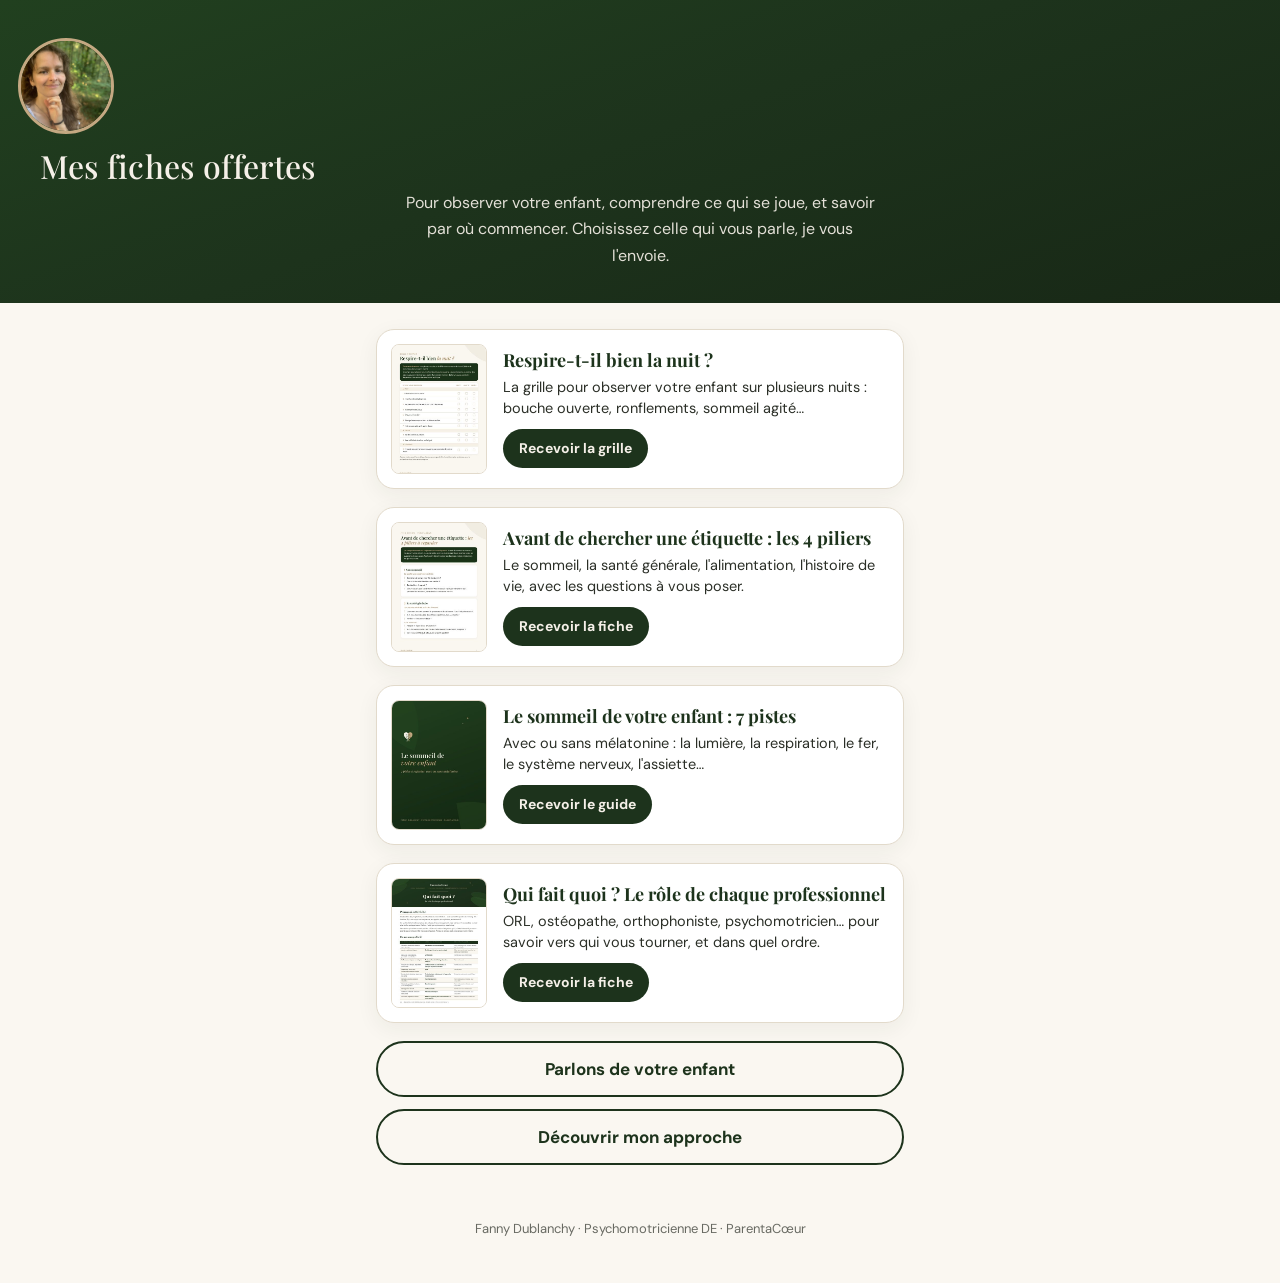
==== fiches.html @ 7737121f "Cadrage photo page fiches Co-Authored-By: Claude Opus 5.5 <noreply@anthropic.com>" ====
<!doctype html>
<html lang="fr">
<head>
<meta charset="utf-8">
<meta name="viewport" content="width=device-width, initial-scale=1">
<title>Mes fiches offertes · ParentaCœur</title>
<meta name="description" content="Les fiches offertes de Fanny Dublanchy, psychomotricienne : observer le sommeil et la respiration de votre enfant, les 4 piliers à regarder, savoir vers qui vous tourner.">
<link rel="icon" type="image/png" href="assets/favicon.png">
<link rel="preconnect" href="https://fonts.googleapis.com">
<link rel="preconnect" href="https://fonts.gstatic.com" crossorigin>
<link rel="stylesheet" href="https://fonts.googleapis.com/css2?family=DM+Sans:wght@400;500;700&family=Playfair+Display:ital,wght@0,500;0,600;1,500&display=swap">
<link rel="stylesheet" href="style.css">
<style>
  .haut-fiches { background: linear-gradient(160deg, #21401f 0%, var(--vert) 48%, var(--vert-fonce) 100%); color: var(--creme); text-align: center; padding: 38px 18px 34px; }
  .haut-fiches img { width: 96px; height: 96px; border-radius: 50%; object-fit: cover; object-position: 30% 28%; border: 3px solid var(--or); }
  .haut-fiches h1 { font-family: var(--serif); font-weight: 500; font-size: 32px; margin: 14px 0 6px; color: var(--creme); }
  .haut-fiches p { margin: 0 auto; max-width: 480px; opacity: .92; font-size: 16px; }
  .liste-fiches { max-width: 560px; margin: 0 auto; padding: 26px 16px 10px; display: grid; gap: 18px; }
  .fiche { display: grid; grid-template-columns: 96px minmax(0,1fr); gap: 16px; align-items: center; background: #fff; border: 1px solid var(--ligne); border-radius: 18px; padding: 14px; text-decoration: none; color: inherit; box-shadow: 0 6px 22px rgba(29,51,28,.06); }
  .fiche img { width: 96px; height: 130px; object-fit: cover; object-position: top; border-radius: 8px; border: 1px solid var(--ligne); }
  .fiche > div { min-width: 0; }
  .fiche h2 { font-size: 18px; overflow-wrap: anywhere; margin: 0 0 6px; }
  .fiche p { font-size: 14.5px; margin: 0 0 10px; line-height: 1.45; }
  .fiche .cta { display: inline-block; background: var(--vert); color: var(--creme); border-radius: 999px; padding: 8px 16px; font-size: 14px; font-weight: 700; }
  .autres { max-width: 560px; margin: 0 auto; padding: 8px 16px 40px; display: grid; gap: 12px; text-align: center; }
  .autres a { display: block; border: 2px solid var(--vert); color: var(--vert); border-radius: 999px; padding: 12px 16px; text-decoration: none; font-weight: 700; }
  .petit { text-align: center; font-size: 13px; opacity: .7; padding: 0 16px 30px; }
</style>
</head>
<body>

<header class="haut-fiches">
  <img src="assets/fanny.jpg" alt="Fanny Dublanchy">
  <h1>Mes fiches offertes</h1>
  <p>Pour observer votre enfant, comprendre ce qui se joue, et savoir par où commencer. Choisissez celle qui vous parle, je vous l'envoie.</p>
</header>

<main class="liste-fiches">
  <a class="fiche" href="https://30d179c1.sibforms.com/serve/[base64]" target="_blank" rel="noopener">
    <img src="assets/fiches/respire.jpg" alt="Aperçu de la grille Respire-t-il bien la nuit">
    <div>
      <h2>Respire-t-il bien la nuit ?</h2>
      <p>La grille pour observer votre enfant sur plusieurs nuits : bouche ouverte, ronflements, sommeil agité…</p>
      <span class="cta">Recevoir la grille</span>
    </div>
  </a>
  <a class="fiche" href="https://tally.so/r/o9D9YP" target="_blank" rel="noopener">
    <img src="assets/fiches/piliers.jpg" alt="Aperçu de la fiche Les 4 piliers">
    <div>
      <h2>Avant de chercher une étiquette : les 4 piliers</h2>
      <p>Le sommeil, la santé générale, l'alimentation, l'histoire de vie, avec les questions à vous poser.</p>
      <span class="cta">Recevoir la fiche</span>
    </div>
  </a>
  <a class="fiche" href="https://tally.so/r/6DLlNB" target="_blank" rel="noopener">
    <img src="assets/fiches/sommeil.jpg" alt="Aperçu du guide Le sommeil de votre enfant">
    <div>
      <h2>Le sommeil de votre enfant : 7 pistes</h2>
      <p>Avec ou sans mélatonine : la lumière, la respiration, le fer, le système nerveux, l'assiette…</p>
      <span class="cta">Recevoir le guide</span>
    </div>
  </a>
  <a class="fiche" href="https://30d179c1.sibforms.com/serve/[base64]" target="_blank" rel="noopener">
    <img src="assets/fiches/quifaitquoi.jpg" alt="Aperçu de la fiche Qui fait quoi">
    <div>
      <h2>Qui fait quoi ? Le rôle de chaque professionnel</h2>
      <p>ORL, ostéopathe, orthophoniste, psychomotricien… pour savoir vers qui vous tourner, et dans quel ordre.</p>
      <span class="cta">Recevoir la fiche</span>
    </div>
  </a>
</main>

<div class="autres">
  <a href="https://tally.so/r/Zje2yz" target="_blank" rel="noopener">Parlons de votre enfant</a>
  <a href="index.html">Découvrir mon approche</a>
</div>

<p class="petit">Fanny Dublanchy · Psychomotricienne DE · ParentaCœur</p>

</body>
</html>
---- style.css ----
/* Parentacoeur — habillage repris de la bannière : vert forêt, crème, or */
:root {
  --vert: #1d331c;
  --vert-fonce: #182816;
  --feuille: #2a4b25;
  --creme: #f5f0e8;
  --fond: #faf7f1;
  --or: #c4a882;
  --or-fonce: #8f7145;
  --texte: #2b2f27;
  --texte-doux: #5b5f55;
  --ligne: #e2dacb;
  --serif: "Playfair Display", Georgia, "Times New Roman", serif;
  --sans: "DM Sans", -apple-system, BlinkMacSystemFont, "Segoe UI", Roboto, Helvetica, Arial, sans-serif;
  --indigo: #3D3B8E;
  --ombre: 0 6px 24px rgba(29, 51, 28, .08);
}
* { box-sizing: border-box; }
html { scroll-behavior: smooth; }
body { margin: 0; font-family: var(--sans); color: var(--texte); background: var(--fond); font-size: 17px; line-height: 1.65; }
img { max-width: 100%; display: block; }
a { color: var(--vert); }
.contenu { max-width: 1040px; margin: 0 auto; padding: 0 22px; }
.etroit { max-width: 760px; }

/* Barre du haut */
.barre { position: sticky; top: 0; z-index: 10; background: var(--vert); color: var(--creme); border-bottom: 1px solid #2e4a2c; }
.barre .contenu { display: flex; align-items: center; justify-content: space-between; gap: 16px; min-height: 64px; }
.marque { display: flex; align-items: center; gap: 10px; text-decoration: none; color: var(--creme); font-family: var(--serif); font-weight: bold; font-size: 21px; letter-spacing: .04em; }
.marque svg { width: 34px; height: 34px; flex: none; }
.menu { display: flex; align-items: center; gap: 18px; flex-wrap: nowrap; white-space: nowrap; }
.menu a { color: var(--creme); text-decoration: none; font-size: 15px; opacity: .9; }
.menu a:hover { opacity: 1; text-decoration: underline; text-underline-offset: 4px; }
.menu a.bouton-or { opacity: 1; text-decoration: none; }

/* Boutons */
.bouton { display: inline-block; padding: 15px 28px; border-radius: 999px; text-decoration: none; font-weight: 600; font-size: 17px; line-height: 1.2; border: 1.5px solid transparent; transition: transform .15s ease, background .15s ease; }
.bouton:hover { transform: translateY(-1px); }
.bouton-or { background: var(--or); color: var(--vert-fonce); }
.bouton-or:hover { background: #d2b892; }
.bouton-vert { background: var(--vert); color: var(--creme); }
.bouton-vert:hover { background: #264324; }
.bouton-contour { border-color: var(--or); color: var(--creme); }
.bouton-contour-vert { border-color: var(--vert); color: var(--vert); }
.petit { padding: 10px 18px; font-size: 15px; }

/* Accueil */
.accueil { position: relative; overflow: hidden; color: var(--creme); text-align: center; padding: 84px 0 92px;
  background: linear-gradient(160deg, #21401f 0%, var(--vert) 48%, var(--vert-fonce) 100%); }
.accueil .feuille { position: absolute; background: var(--feuille); border-radius: 50%; opacity: .6; }
.accueil .f1 { width: 520px; height: 180px; left: -190px; top: -50px; transform: rotate(-16deg); }
.accueil .f2 { width: 400px; height: 140px; left: -140px; top: 110px; transform: rotate(-30deg); opacity: .35; }
.accueil .f3 { width: 520px; height: 170px; right: -200px; bottom: -30px; transform: rotate(22deg); }
.accueil .f4 { width: 380px; height: 130px; right: -120px; bottom: 120px; transform: rotate(12deg); opacity: .35; }
.accueil .contenu { position: relative; }
.surtitre { font-size: 13.5px; letter-spacing: .26em; text-transform: uppercase; color: var(--or); margin: 0 0 22px; }
h1 { font-family: var(--serif); font-size: clamp(34px, 5.4vw, 56px); line-height: 1.12; margin: 0 auto 20px; max-width: 16ch; letter-spacing: .01em; }
.accroche { font-family: var(--serif); font-size: clamp(18px, 2.3vw, 22px); line-height: 1.5; max-width: 34ch; margin: 0 auto 12px; }
.sous-accroche { max-width: 52ch; margin: 0 auto 34px; opacity: .88; }
.actions { display: flex; gap: 14px; justify-content: center; flex-wrap: wrap; }

/* Sections */
section { padding: 76px 0; }
.clair { background: #fff; }
h2 { font-family: var(--serif); color: var(--vert); font-size: clamp(27px, 3.6vw, 36px); line-height: 1.2; margin: 0 0 12px; }
.filet { width: 64px; border-top: 2px solid var(--or); margin: 0 0 26px; }
.centre { text-align: center; }
.centre .filet { margin-left: auto; margin-right: auto; }
.chapeau { font-family: var(--serif); font-size: 19.5px; line-height: 1.6; color: var(--texte); }
.label { font-size: 13px; letter-spacing: .24em; text-transform: uppercase; color: var(--or-fonce); margin: 0 0 10px; }

/* Vous vous reconnaissez */
.reconnaitre { list-style: none; padding: 0; margin: 26px 0 0; display: grid; gap: 12px; }
.reconnaitre li { background: var(--fond); border-left: 3px solid var(--or); padding: 14px 18px; font-family: var(--serif); font-style: italic; color: var(--vert); }

/* Piliers */
.piliers { display: grid; grid-template-columns: repeat(3, 1fr); gap: 16px; margin-top: 30px; }
@media (max-width: 820px) { .piliers { grid-template-columns: repeat(2, 1fr); } }
@media (max-width: 520px) { .piliers { grid-template-columns: 1fr; } }
.pilier { background: #fff; border: 1px solid var(--ligne); border-radius: 16px; padding: 24px 22px; box-shadow: var(--ombre); }
.pilier h3 { font-family: var(--serif); color: var(--vert); font-size: 20px; margin: 0 0 6px; }
.pilier p { margin: 0; font-size: 17px; color: var(--texte-doux); line-height: 1.55; }
.citation { margin: 44px auto 0; max-width: 30ch; text-align: center; font-family: var(--serif); font-size: clamp(22px, 3vw, 28px); line-height: 1.35; color: var(--vert); }
.citation span { display: block; color: var(--or-fonce); }

/* Consultation */
.offre { display: grid; grid-template-columns: 1.15fr .85fr; gap: 34px; align-items: start; margin-top: 30px; }
.etapes { list-style: none; padding: 0; margin: 0; counter-reset: etape; display: grid; gap: 18px; }
.etapes li { counter-increment: etape; position: relative; padding-left: 54px; }
.etapes li::before { content: counter(etape); position: absolute; left: 0; top: 0; width: 38px; height: 38px; border-radius: 50%; background: var(--vert); color: var(--creme); font-family: var(--serif); font-weight: bold; display: grid; place-items: center; }
.etapes strong { color: var(--vert); display: block; }
.carte-offre { background: var(--vert); color: var(--creme); border-radius: 18px; padding: 30px 28px; }
.carte-offre .label { color: var(--or); }
.prix { font-family: var(--serif); font-size: 46px; line-height: 1; margin: 4px 0 18px; }
.prix small { font-size: 16px; opacity: .8; font-family: var(--sans); }
.carte-offre ul { list-style: none; padding: 0; margin: 0 0 24px; display: grid; gap: 9px; font-size: 17px; }
.carte-offre li { padding-left: 24px; position: relative; }
.carte-offre li::before { content: "→"; position: absolute; left: 0; color: var(--or); }
.carte-offre .bouton { display: block; text-align: center; }
.carte-offre .lien-doux { display: block; text-align: center; margin-top: 14px; color: var(--creme); font-size: 16px; }

/* Rendez-vous gratuit */
.rdv { background: var(--vert); color: var(--creme); }
.rdv h2 { color: var(--creme); }
.rdv .encart { display: grid; grid-template-columns: auto 1fr; gap: 30px; align-items: center; }
.date { border: 1.5px solid var(--or); border-radius: 16px; padding: 18px 26px; text-align: center; font-family: var(--serif); }
.date .jour { font-size: 54px; line-height: 1; }
.date .mois { letter-spacing: .2em; text-transform: uppercase; font-size: 13px; color: var(--or); font-family: var(--sans); }
.date .heure { margin-top: 8px; font-size: 17px; }
.rdv p { opacity: .92; }

/* Ressources */
.ressources { display: grid; grid-template-columns: repeat(auto-fit, minmax(270px, 1fr)); gap: 18px; margin-top: 30px; }
.ressource { background: #fff; border: 1px solid var(--ligne); border-radius: 18px; padding: 28px 26px; display: flex; flex-direction: column; box-shadow: var(--ombre); }
.ressource h3 { font-family: var(--serif); color: var(--vert); font-size: 21px; line-height: 1.3; margin: 0 0 8px; }
.ressource p { margin: 0 0 20px; font-size: 17px; color: var(--texte-doux); flex: 1; }
.etiquette { align-self: flex-start; font-size: 12.5px; letter-spacing: .18em; text-transform: uppercase; padding: 4px 10px; border-radius: 999px; margin-bottom: 14px; }
.offert { background: #e9efe4; color: var(--vert); }
.payant { background: #f3e9d8; color: var(--or-fonce); }

/* À propos */
.apropos { display: grid; grid-template-columns: 320px 1fr; gap: 42px; align-items: start; }
.apropos img { border-radius: 18px; aspect-ratio: 4 / 5; object-fit: cover; object-position: 30% 20%; width: 100%; height: auto; }
.signature { font-family: var(--serif); font-style: italic; color: var(--vert); font-size: 19px; margin-top: 18px; }

/* Pied de page */
footer { background: var(--vert-fonce); color: var(--creme); padding: 48px 0 36px; font-size: 16px; }
footer a { color: var(--creme); }
.pied { display: flex; justify-content: space-between; gap: 24px; flex-wrap: wrap; align-items: flex-start; }
.pied .marque { font-size: 19px; }
.pied nav { display: flex; gap: 18px; flex-wrap: wrap; }
.mention { margin-top: 26px; padding-top: 18px; border-top: 1px solid #2c4329; font-size: 14.5px; opacity: .75; max-width: 80ch; }

/* Page mentions légales */
.page { padding: 60px 0 80px; }
.page h1 { color: var(--vert); margin: 0 0 14px; max-width: none; font-size: clamp(30px, 4.5vw, 42px); }
.page h2 { font-size: 23px; margin-top: 36px; }
.a-completer { background: #fff3cd; padding: 1px 6px; border-radius: 4px; }

@media (max-width: 820px) {
  .menu a:not(.bouton) { display: none; }
  section { padding: 56px 0; }
  .accueil { padding: 62px 0 70px; }
  .offre, .apropos, .rdv .encart { grid-template-columns: 1fr; }
  .apropos img { max-width: 300px; }
  .date { justify-self: start; }
}

.bientot { opacity: .55; cursor: default; text-align: center; }
.bientot:hover { transform: none; }

/* Refonte nov. 2026 : photo d'accueil, cartes, contact */
.accueil-grille { display: grid; grid-template-columns: 1.1fr .9fr; gap: 48px; align-items: center; text-align: left; }
.accueil-grille h1, .accueil-grille .accroche, .accueil-grille .sous-accroche { margin-left: 0; }
.accueil-grille .actions { justify-content: flex-start; }
.accueil-photo { width: 100%; height: auto; max-width: 420px; justify-self: end; aspect-ratio: 4 / 5; object-fit: cover; object-position: 50% 40%; border-radius: 28px; box-shadow: 0 18px 50px rgba(0, 0, 0, .35); }
.teinte { background: linear-gradient(180deg, #f3eee3 0%, #e9efe4 100%); }
.cartes { display: grid; grid-template-columns: repeat(3, 1fr); gap: 20px; margin-top: 34px; }
.carte { background: #fff; border-radius: 20px; padding: 30px 26px; text-decoration: none; color: var(--texte); box-shadow: var(--ombre); display: flex; flex-direction: column; transition: transform .15s ease; }
.carte:hover { transform: translateY(-3px); }
.carte h3 { font-family: var(--serif); color: var(--vert); font-size: 22px; line-height: 1.3; margin: 14px 0 8px; }
.carte p { margin: 0 0 18px; flex: 1; }
.carte-lien { color: var(--or-fonce); font-weight: 600; }
.icone { width: 46px; height: 46px; fill: none; stroke: var(--indigo); stroke-width: 2.2; stroke-linecap: round; stroke-linejoin: round; }
.grand { font-size: 19px; padding: 18px 34px; margin-top: 8px; }
.contacts { display: flex; gap: 12px; justify-content: center; flex-wrap: wrap; margin-top: 22px; }
@media (max-width: 820px) {
  .accueil-grille { grid-template-columns: 1fr; gap: 34px; text-align: center; }
  .accueil-grille h1, .accueil-grille .accroche, .accueil-grille .sous-accroche { margin-left: auto; }
  .accueil-grille .actions { justify-content: center; }
  .accueil-photo { justify-self: center; max-width: 340px; }
  .cartes { grid-template-columns: 1fr; }
  .bouton { padding: 16px 26px; }
}
@media (max-width: 520px) {
  .barre .contenu { gap: 10px; }
  .marque { font-size: 18px; }
  .marque svg { width: 28px; height: 28px; }
  .menu .petit { padding: 9px 14px; font-size: 14px; }
  .accueil-texte, .accueil-photo { min-width: 0; }
  .surtitre { letter-spacing: .14em; }
}

/* Consultation Boussole */
.boussole { display: grid; grid-template-columns: 1fr auto; gap: 30px; align-items: center; margin-top: 34px; padding: 30px 32px; border-radius: 20px; background: linear-gradient(180deg, #f3eee3 0%, #e9efe4 100%); box-shadow: var(--ombre); }
.boussole h3 { font-family: var(--serif); color: var(--vert); font-size: 24px; margin: 0 0 10px; }
.boussole p { margin: 0 0 10px; }
.boussole-note { font-size: 16px; color: var(--texte-doux); }
.boussole-prix { text-align: center; }
.boussole-prix .prix { color: var(--vert); margin: 0 0 4px; }
.boussole-prix p { margin: 0 0 16px; color: var(--texte-doux); }
@media (max-width: 820px) { .boussole { grid-template-columns: 1fr; padding: 26px 22px; } .boussole-prix { text-align: left; } }
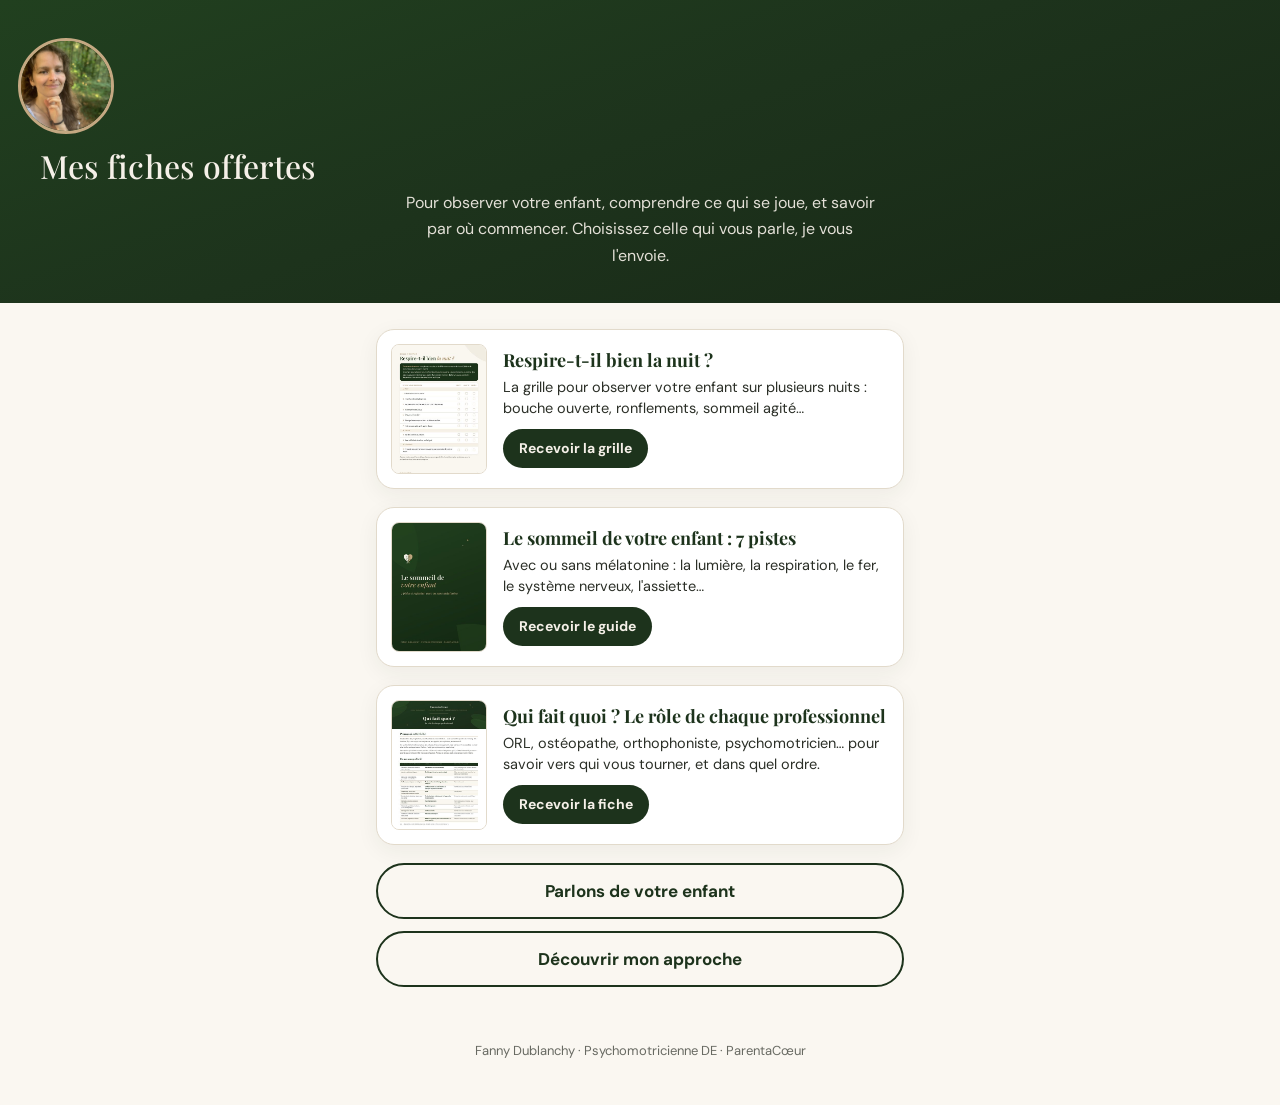
==== commit 84f2ec38: "Retrait de la fiche 4 piliers Co-Authored-By: Claude Opus 5.5 <noreply@anthropic.com>" ====
--- a/fiches.html
+++ b/fiches.html
@@ -44,14 +44,6 @@
       <span class="cta">Recevoir la grille</span>
     </div>
   </a>
-  <a class="fiche" href="https://tally.so/r/o9D9YP" target="_blank" rel="noopener">
-    <img src="assets/fiches/piliers.jpg" alt="Aperçu de la fiche Les 4 piliers">
-    <div>
-      <h2>Avant de chercher une étiquette : les 4 piliers</h2>
-      <p>Le sommeil, la santé générale, l'alimentation, l'histoire de vie, avec les questions à vous poser.</p>
-      <span class="cta">Recevoir la fiche</span>
-    </div>
-  </a>
   <a class="fiche" href="https://tally.so/r/6DLlNB" target="_blank" rel="noopener">
     <img src="assets/fiches/sommeil.jpg" alt="Aperçu du guide Le sommeil de votre enfant">
     <div>
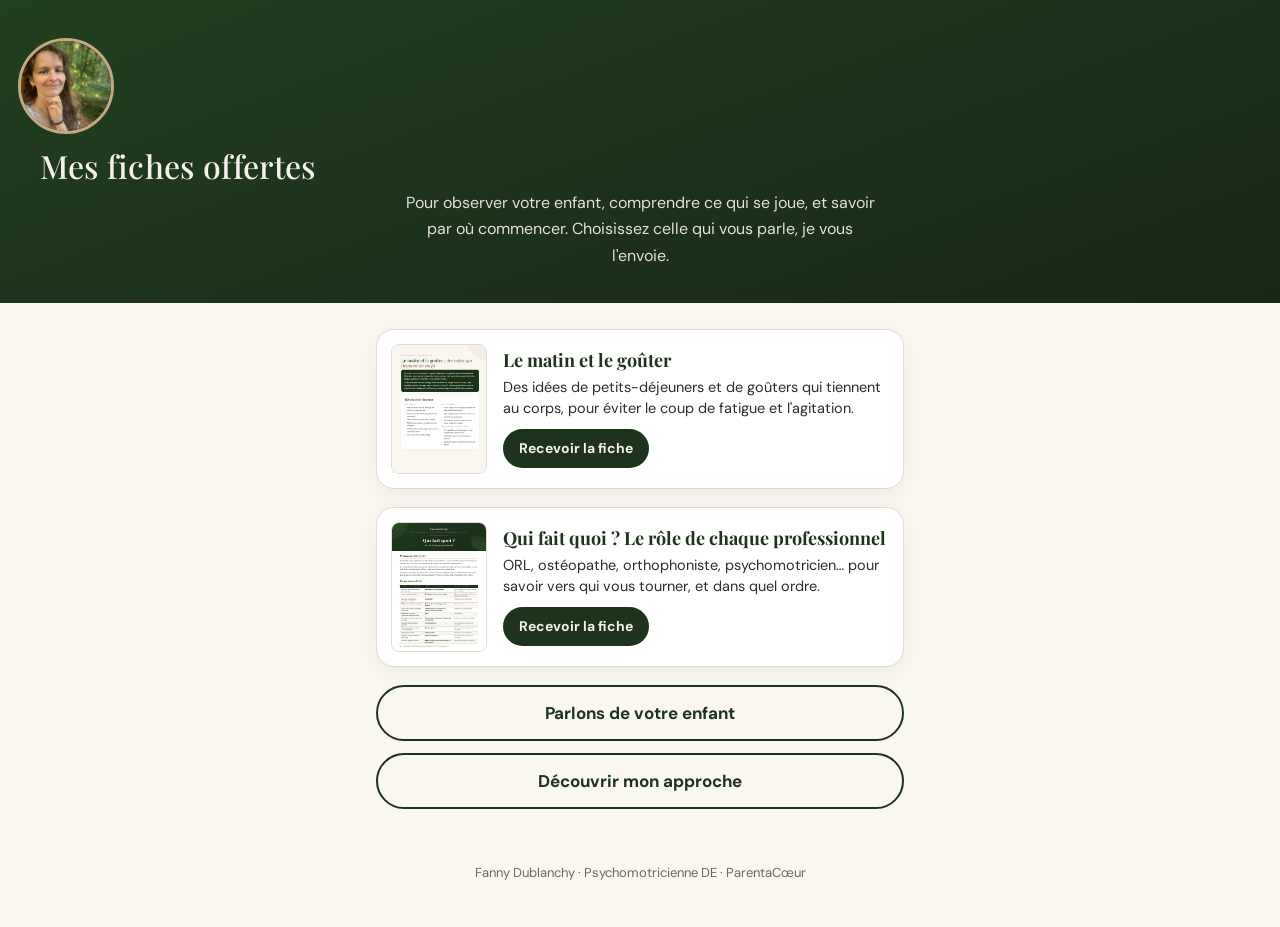
==== commit 40629697: "Fiches offertes : Le matin et le goûter + Qui fait quoi uniquement Co-Authored-By: Claude Opus 5.5 <" ====
--- a/fiches.html
+++ b/fiches.html
@@ -4,7 +4,7 @@
 <meta charset="utf-8">
 <meta name="viewport" content="width=device-width, initial-scale=1">
 <title>Mes fiches offertes · ParentaCœur</title>
-<meta name="description" content="Les fiches offertes de Fanny Dublanchy, psychomotricienne : observer le sommeil et la respiration de votre enfant, les 4 piliers à regarder, savoir vers qui vous tourner.">
+<meta name="description" content="Les fiches offertes de Fanny Dublanchy, psychomotricienne : des repas qui tiennent au corps, savoir vers quel professionnel vous tourner.">
 <link rel="icon" type="image/png" href="assets/favicon.png">
 <link rel="preconnect" href="https://fonts.googleapis.com">
 <link rel="preconnect" href="https://fonts.gstatic.com" crossorigin>
@@ -36,20 +36,12 @@
 </header>
 
 <main class="liste-fiches">
-  <a class="fiche" href="https://30d179c1.sibforms.com/serve/[base64]" target="_blank" rel="noopener">
-    <img src="assets/fiches/respire.jpg" alt="Aperçu de la grille Respire-t-il bien la nuit">
+  <a class="fiche" href="https://30d179c1.sibforms.com/serve/[base64]" target="_blank" rel="noopener">
+    <img src="assets/fiches/matin.jpg" alt="Aperçu de la fiche Le matin et le goûter">
     <div>
-      <h2>Respire-t-il bien la nuit ?</h2>
-      <p>La grille pour observer votre enfant sur plusieurs nuits : bouche ouverte, ronflements, sommeil agité…</p>
-      <span class="cta">Recevoir la grille</span>
-    </div>
-  </a>
-  <a class="fiche" href="https://tally.so/r/6DLlNB" target="_blank" rel="noopener">
-    <img src="assets/fiches/sommeil.jpg" alt="Aperçu du guide Le sommeil de votre enfant">
-    <div>
-      <h2>Le sommeil de votre enfant : 7 pistes</h2>
-      <p>Avec ou sans mélatonine : la lumière, la respiration, le fer, le système nerveux, l'assiette…</p>
-      <span class="cta">Recevoir le guide</span>
+      <h2>Le matin et le goûter</h2>
+      <p>Des idées de petits-déjeuners et de goûters qui tiennent au corps, pour éviter le coup de fatigue et l'agitation.</p>
+      <span class="cta">Recevoir la fiche</span>
     </div>
   </a>
   <a class="fiche" href="https://30d179c1.sibforms.com/serve/[base64]" target="_blank" rel="noopener">
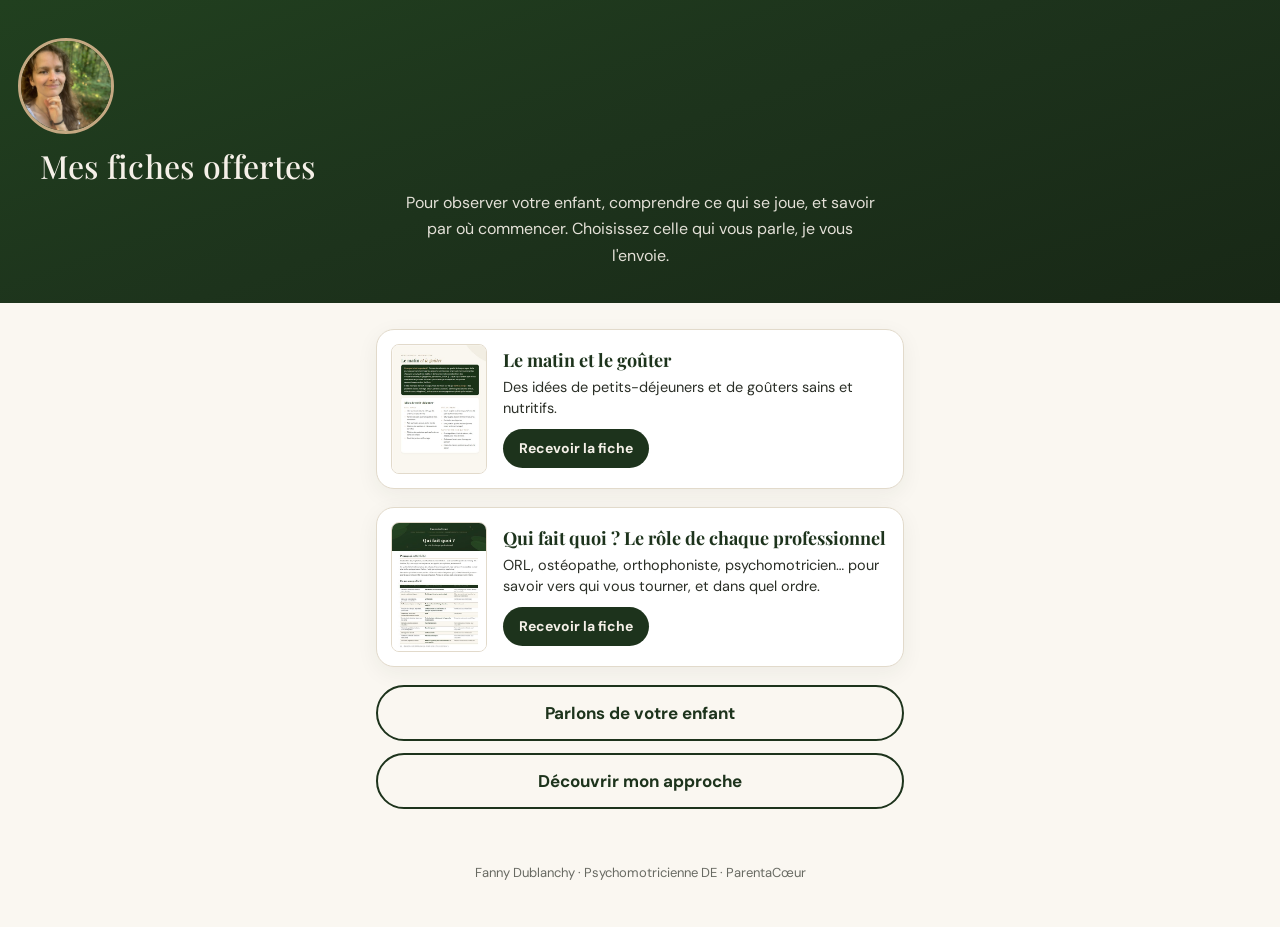
==== commit a3a1feaa: "Fiche matin : nouvelle description Co-Authored-By: Claude Opus 5.5 <noreply@anthropic.com>" ====
--- a/fiches.html
+++ b/fiches.html
@@ -40,7 +40,7 @@
     <img src="assets/fiches/matin.jpg" alt="Aperçu de la fiche Le matin et le goûter">
     <div>
       <h2>Le matin et le goûter</h2>
-      <p>Des idées de petits-déjeuners et de goûters qui tiennent au corps, pour éviter le coup de fatigue et l'agitation.</p>
+      <p>Des idées de petits-déjeuners et de goûters sains et nutritifs.</p>
       <span class="cta">Recevoir la fiche</span>
     </div>
   </a>
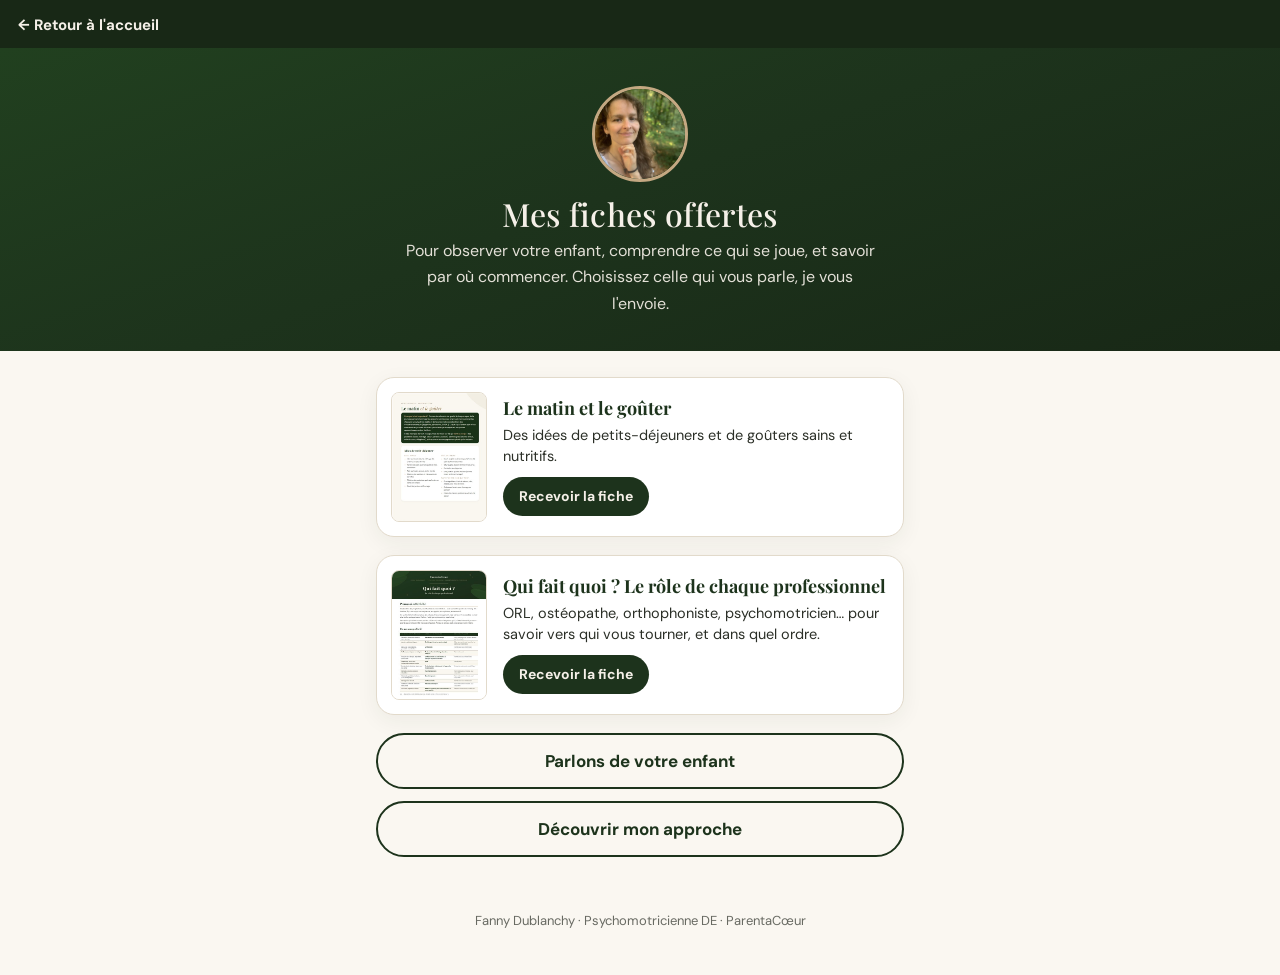
==== commit 7b81610c: "Page fiches : lien Retour à l'accueil + en-tête recentré Co-Authored-By: Claude Opus 5.5 <noreply@an" ====
--- a/fiches.html
+++ b/fiches.html
@@ -12,8 +12,11 @@
 <link rel="stylesheet" href="style.css">
 <style>
   .haut-fiches { background: linear-gradient(160deg, #21401f 0%, var(--vert) 48%, var(--vert-fonce) 100%); color: var(--creme); text-align: center; padding: 38px 18px 34px; }
-  .haut-fiches img { width: 96px; height: 96px; border-radius: 50%; object-fit: cover; object-position: 30% 28%; border: 3px solid var(--or); }
-  .haut-fiches h1 { font-family: var(--serif); font-weight: 500; font-size: 32px; margin: 14px 0 6px; color: var(--creme); }
+  .retour { background: var(--vert-fonce); padding: 10px 18px; }
+  .retour a { display: inline-flex; align-items: center; gap: 8px; color: var(--creme); text-decoration: none; font-size: 15px; font-weight: 700; }
+  .retour a:hover { color: var(--or); }
+  .haut-fiches img { display: block; margin: 0 auto; width: 96px; height: 96px; border-radius: 50%; object-fit: cover; object-position: 30% 28%; border: 3px solid var(--or); }
+  .haut-fiches h1 { font-family: var(--serif); font-weight: 500; font-size: 32px; margin: 14px auto 6px; max-width: none; color: var(--creme); text-align: center; }
   .haut-fiches p { margin: 0 auto; max-width: 480px; opacity: .92; font-size: 16px; }
   .liste-fiches { max-width: 560px; margin: 0 auto; padding: 26px 16px 10px; display: grid; gap: 18px; }
   .fiche { display: grid; grid-template-columns: 96px minmax(0,1fr); gap: 16px; align-items: center; background: #fff; border: 1px solid var(--ligne); border-radius: 18px; padding: 14px; text-decoration: none; color: inherit; box-shadow: 0 6px 22px rgba(29,51,28,.06); }
@@ -28,6 +31,8 @@
 </style>
 </head>
 <body>
+
+<nav class="retour"><a href="index.html">← Retour à l'accueil</a></nav>
 
 <header class="haut-fiches">
   <img src="assets/fanny.jpg" alt="Fanny Dublanchy">
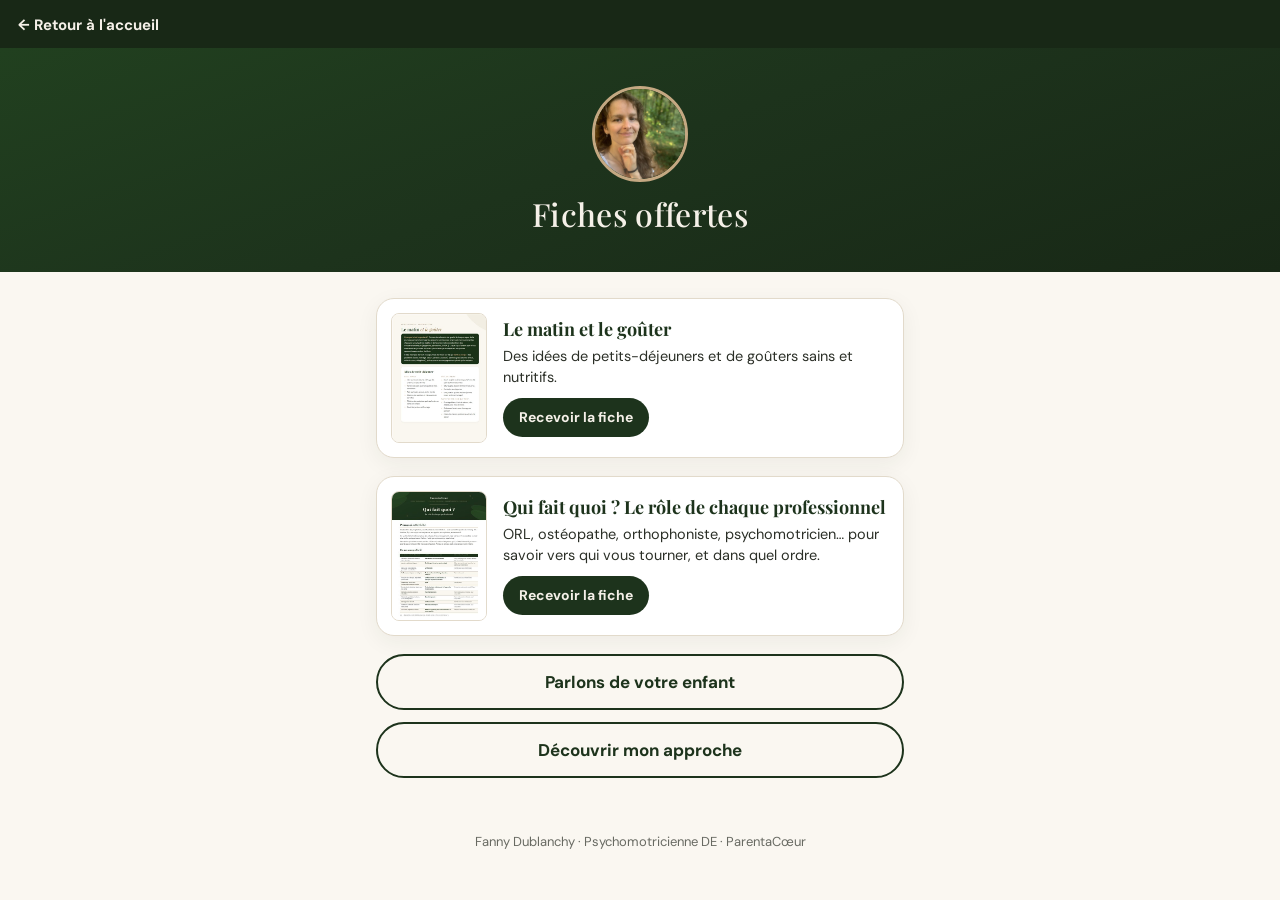
==== commit a8579351: "Page fiches : titre Fiches offertes, texte retiré Co-Authored-By: Claude Opus 5.5 <noreply@anthropic" ====
--- a/fiches.html
+++ b/fiches.html
@@ -3,7 +3,7 @@
 <head>
 <meta charset="utf-8">
 <meta name="viewport" content="width=device-width, initial-scale=1">
-<title>Mes fiches offertes · ParentaCœur</title>
+<title>Fiches offertes · ParentaCœur</title>
 <meta name="description" content="Les fiches offertes de Fanny Dublanchy, psychomotricienne : des repas qui tiennent au corps, savoir vers quel professionnel vous tourner.">
 <link rel="icon" type="image/png" href="assets/favicon.png">
 <link rel="preconnect" href="https://fonts.googleapis.com">
@@ -36,8 +36,7 @@
 
 <header class="haut-fiches">
   <img src="assets/fanny.jpg" alt="Fanny Dublanchy">
-  <h1>Mes fiches offertes</h1>
-  <p>Pour observer votre enfant, comprendre ce qui se joue, et savoir par où commencer. Choisissez celle qui vous parle, je vous l'envoie.</p>
+  <h1>Fiches offertes</h1>
 </header>
 
 <main class="liste-fiches">
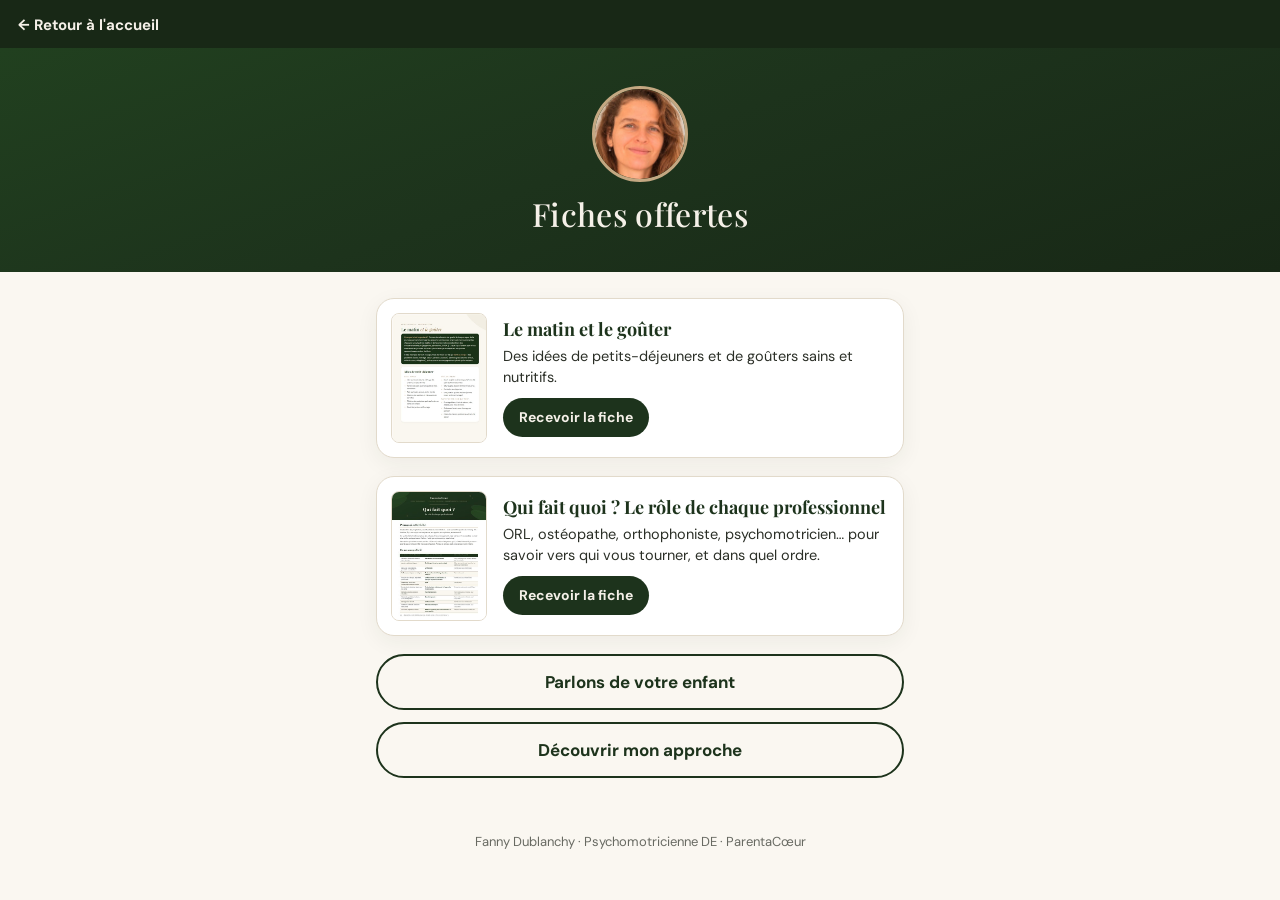
==== commit 26abd7f7: "Nouveau portrait professionnel (À propos + page fiches) Co-Authored-By: Claude Opus 5.5 <noreply@ant" ====
--- a/fiches.html
+++ b/fiches.html
@@ -15,7 +15,7 @@
   .retour { background: var(--vert-fonce); padding: 10px 18px; }
   .retour a { display: inline-flex; align-items: center; gap: 8px; color: var(--creme); text-decoration: none; font-size: 15px; font-weight: 700; }
   .retour a:hover { color: var(--or); }
-  .haut-fiches img { display: block; margin: 0 auto; width: 96px; height: 96px; border-radius: 50%; object-fit: cover; object-position: 30% 28%; border: 3px solid var(--or); }
+  .haut-fiches img { display: block; margin: 0 auto; width: 96px; height: 96px; border-radius: 50%; object-fit: cover; object-position: 50% 50%; border: 3px solid var(--or); }
   .haut-fiches h1 { font-family: var(--serif); font-weight: 500; font-size: 32px; margin: 14px auto 6px; max-width: none; color: var(--creme); text-align: center; }
   .haut-fiches p { margin: 0 auto; max-width: 480px; opacity: .92; font-size: 16px; }
   .liste-fiches { max-width: 560px; margin: 0 auto; padding: 26px 16px 10px; display: grid; gap: 18px; }
@@ -35,7 +35,7 @@
 <nav class="retour"><a href="index.html">← Retour à l'accueil</a></nav>
 
 <header class="haut-fiches">
-  <img src="assets/fanny.jpg" alt="Fanny Dublanchy">
+  <img src="assets/fanny-pro-carre.jpg" alt="Fanny Dublanchy">
   <h1>Fiches offertes</h1>
 </header>
 
--- a/style.css
+++ b/style.css
@@ -120,7 +120,7 @@
 
 /* À propos */
 .apropos { display: grid; grid-template-columns: 320px 1fr; gap: 42px; align-items: start; }
-.apropos img { border-radius: 18px; aspect-ratio: 4 / 5; object-fit: cover; object-position: 30% 20%; width: 100%; height: auto; }
+.apropos img { border-radius: 18px; aspect-ratio: 4 / 5; object-fit: cover; object-position: 50% 30%; width: 100%; height: auto; }
 .signature { font-family: var(--serif); font-style: italic; color: var(--vert); font-size: 19px; margin-top: 18px; }
 
 /* Pied de page */
@@ -161,7 +161,19 @@
 .carte h3 { font-family: var(--serif); color: var(--vert); font-size: 22px; line-height: 1.3; margin: 14px 0 8px; }
 .carte p { margin: 0 0 18px; flex: 1; }
 .carte-lien { color: var(--or-fonce); font-weight: 600; }
-.icone { width: 46px; height: 46px; fill: none; stroke: var(--indigo); stroke-width: 2.2; stroke-linecap: round; stroke-linejoin: round; }
+.icone { width: 42px; height: 42px; fill: none; stroke: var(--or-fonce); stroke-width: 1.6; stroke-linecap: round; stroke-linejoin: round; }
+/* Carte diplômes (accueil) */
+.accueil-grille h1 { max-width: 18ch; }
+.carte-titres { justify-self: end; width: 100%; max-width: 400px; text-align: left; background: rgba(245, 240, 232, .06); border: 1px solid rgba(196, 168, 130, .55); border-radius: 22px; padding: 28px 30px; box-shadow: 0 18px 50px rgba(0, 0, 0, .25); }
+.carte-titres .label { color: var(--or); font-size: 12px; margin: 18px 0 8px; }
+.carte-titres .label:first-child { margin-top: 0; }
+.carte-titres ul { list-style: none; padding: 0; margin: 0; display: grid; gap: 8px; }
+.carte-titres li { padding-left: 18px; position: relative; font-size: 15.5px; line-height: 1.45; }
+.carte-titres li::before { content: ""; position: absolute; left: 0; top: .62em; width: 7px; height: 7px; border-radius: 50%; background: var(--or); }
+.carte-titres li strong { display: block; font-family: var(--serif); font-size: 18px; font-weight: 600; color: var(--creme); }
+.carte-titres li span { font-size: 14px; opacity: .75; }
+.carte-titres p:not(.label) { margin: 0; font-size: 15.5px; line-height: 1.45; opacity: .92; }
+@media (max-width: 820px) { .carte-titres { justify-self: center; } }
 .grand { font-size: 19px; padding: 18px 34px; margin-top: 8px; }
 .contacts { display: flex; gap: 12px; justify-content: center; flex-wrap: wrap; margin-top: 22px; }
 @media (max-width: 820px) {
